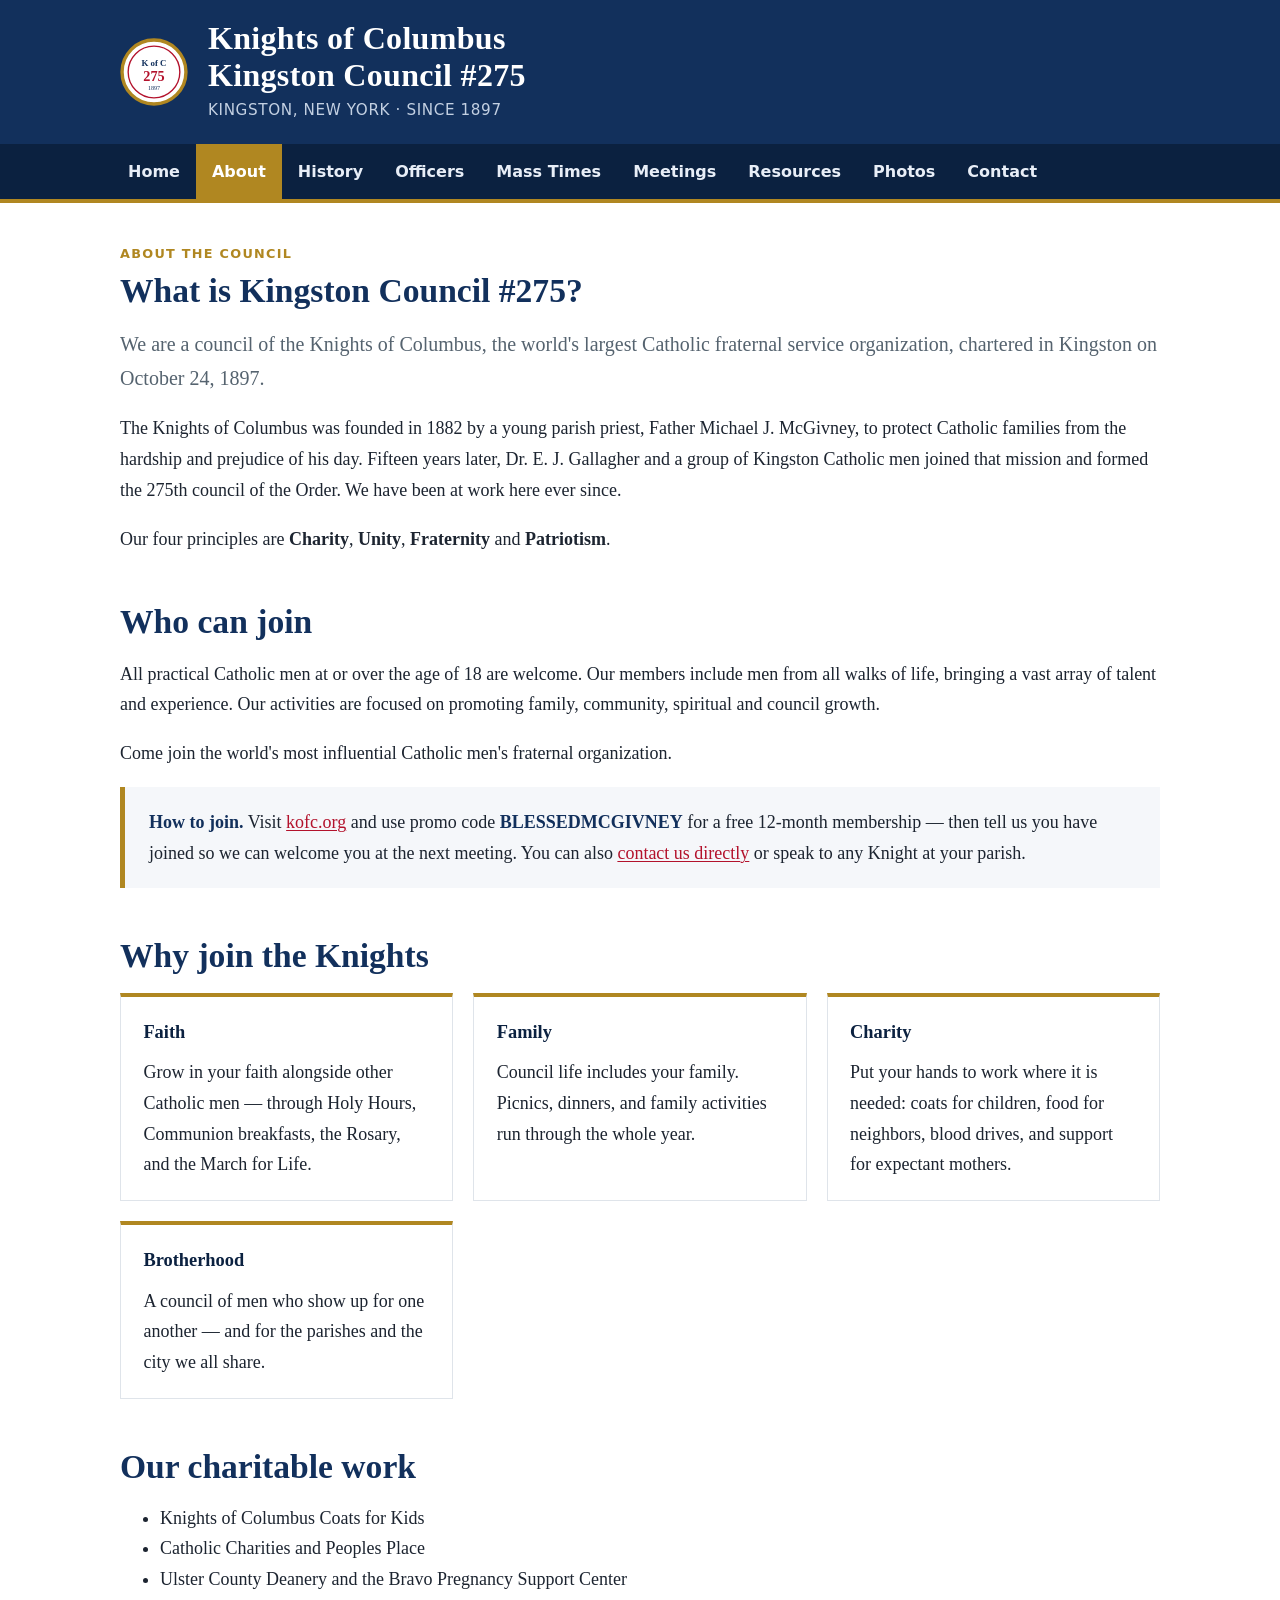
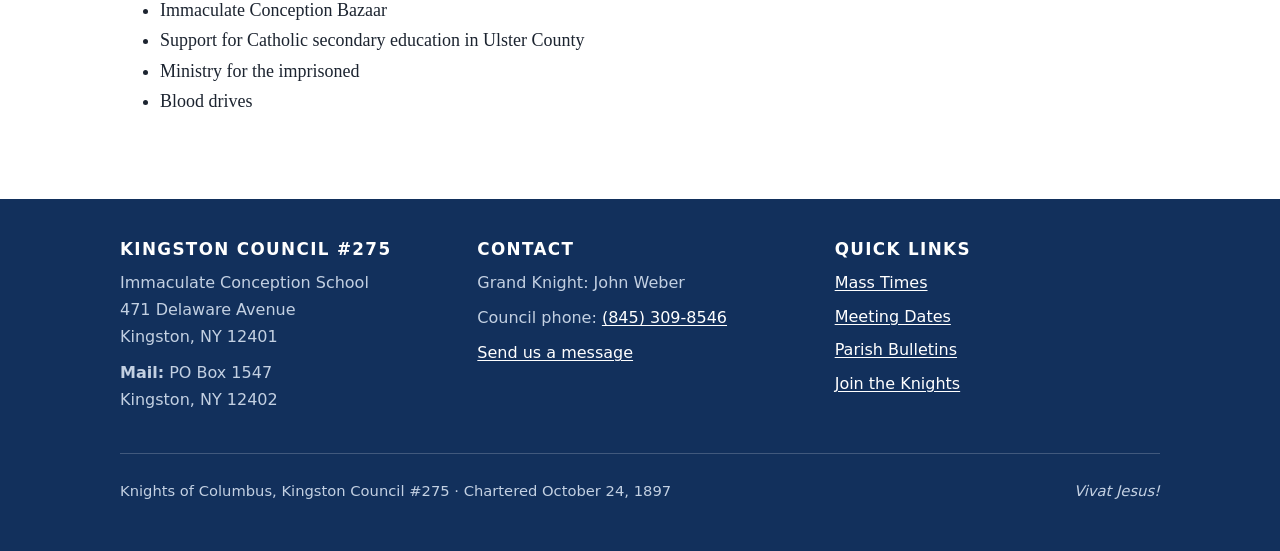
==== about.html @ 90aedad4 "Add files via upload" ====
<!DOCTYPE html>
<html lang="en">
<head>
  <meta charset="utf-8">
  <meta name="viewport" content="width=device-width, initial-scale=1">
  <title>About &middot; Knights of Columbus Kingston Council #275</title>
  <meta name="description" content="About Knights of Columbus Kingston Council #275 -- who we are, who can join, and the charitable work we support in Ulster County, New York.">
  <link rel="stylesheet" href="styles.css">
</head>
<body>
  <a class="skip" href="#main">Skip to content</a>

  <header class="masthead">
    <div class="wrap">
      <svg class="crest" viewBox="0 0 100 100" role="img" aria-label="Kingston Council 275 emblem">
  <circle cx="50" cy="50" r="47" fill="#fff"/>
  <circle cx="50" cy="50" r="47" fill="none" stroke="#b08721" stroke-width="5"/>
  <circle cx="50" cy="50" r="38" fill="none" stroke="#b3122c" stroke-width="2"/>
  <text x="50" y="41" text-anchor="middle" font-family="Georgia, serif" font-size="13"
        font-weight="bold" fill="#12305c">K of C</text>
  <text x="50" y="63" text-anchor="middle" font-family="Georgia, serif" font-size="21"
        font-weight="bold" fill="#b3122c">275</text>
  <text x="50" y="77" text-anchor="middle" font-family="Georgia, serif" font-size="9"
        fill="#12305c">1897</text>
</svg>
      <div>
        <h1>Knights of Columbus<br>Kingston Council #275</h1>
        <p class="tagline">Kingston, New York &middot; Since 1897</p>
      </div>
    </div>
  </header>

  <nav class="main" aria-label="Main">
    <ul>
      <li><a href="index.html">Home</a></li>
      <li><a href="about.html" aria-current="page">About</a></li>
      <li><a href="history.html">History</a></li>
      <li><a href="officers.html">Officers</a></li>
      <li><a href="mass-times.html">Mass Times</a></li>
      <li><a href="meetings.html">Meetings</a></li>
      <li><a href="resources.html">Resources</a></li>
      <li><a href="photos.html">Photos</a></li>
      <li><a href="contact.html">Contact</a></li>
    </ul>
  </nav>

  <main id="main">
    <div class="wrap">
      <section>
        <p class="eyebrow">About the Council</p>
        <h2>What is Kingston Council #275?</h2>
        <p class="lede">We are a council of the Knights of Columbus, the world's largest Catholic
        fraternal service organization, chartered in Kingston on October 24, 1897.</p>
        <p>The Knights of Columbus was founded in 1882 by a young parish priest, Father Michael J.
        McGivney, to protect Catholic families from the hardship and prejudice of his day. Fifteen
        years later, Dr. E. J. Gallagher and a group of Kingston Catholic men joined that mission and
        formed the 275th council of the Order. We have been at work here ever since.</p>
        <p>Our four principles are <strong>Charity</strong>, <strong>Unity</strong>,
        <strong>Fraternity</strong> and <strong>Patriotism</strong>.</p>
      </section>

      <section>
        <h2>Who can join</h2>
        <p>All practical Catholic men at or over the age of 18 are welcome. Our members include men
        from all walks of life, bringing a vast array of talent and experience. Our activities are
        focused on promoting family, community, spiritual and council growth.</p>
        <p>Come join the world's most influential Catholic men's fraternal organization.</p>
        <div class="callout">
          <p><strong>How to join.</strong> Visit
          <a href="https://www.kofc.org/en/index.html">kofc.org</a> and use promo code
          <strong>BLESSEDMCGIVNEY</strong> for a free 12-month membership &mdash; then tell us you
          have joined so we can welcome you at the next meeting. You can also
          <a href="contact.html">contact us directly</a> or speak to any Knight at your parish.</p>
        </div>
      </section>

      <section>
        <h2>Why join the Knights</h2>
        <div class="cards">
          <div class="card">
            <h3>Faith</h3>
            <p>Grow in your faith alongside other Catholic men &mdash; through Holy Hours, Communion
            breakfasts, the Rosary, and the March for Life.</p>
          </div>
          <div class="card">
            <h3>Family</h3>
            <p>Council life includes your family. Picnics, dinners, and family activities run through
            the whole year.</p>
          </div>
          <div class="card">
            <h3>Charity</h3>
            <p>Put your hands to work where it is needed: coats for children, food for neighbors,
            blood drives, and support for expectant mothers.</p>
          </div>
          <div class="card">
            <h3>Brotherhood</h3>
            <p>A council of men who show up for one another &mdash; and for the parishes and the city
            we all share.</p>
          </div>
        </div>
      </section>

      <section>
        <h2>Our charitable work</h2>
        <ul>
          <li>Knights of Columbus Coats for Kids</li>
          <li>Catholic Charities and Peoples Place</li>
          <li>Ulster County Deanery and the Bravo Pregnancy Support Center</li>
          <li>Immaculate Conception Bazaar</li>
          <li>Support for Catholic secondary education in Ulster County</li>
          <li>Ministry for the imprisoned</li>
          <li>Blood drives</li>
        </ul>
      </section>
    </div>

  </main>

  <footer class="site">
  <div class="wrap">
    <div class="cols">
      <div>
        <h2>Kingston Council #275</h2>
        <p>Immaculate Conception School<br>471 Delaware Avenue<br>Kingston, NY 12401</p>
        <p><strong>Mail:</strong> PO Box 1547<br>Kingston, NY 12402</p>
      </div>
      <div>
        <h2>Contact</h2>
        <p>Grand Knight: John Weber</p>
        <p>Council phone: <a href="tel:+18453098546">(845) 309-8546</a></p>
        <p><a href="contact.html">Send us a message</a></p>
      </div>
      <div>
        <h2>Quick Links</h2>
        <ul>
          <li><a href="mass-times.html">Mass Times</a></li>
          <li><a href="meetings.html">Meeting Dates</a></li>
          <li><a href="resources.html">Parish Bulletins</a></li>
          <li><a href="about.html">Join the Knights</a></li>
        </ul>
      </div>
    </div>
    <div class="vivat">
      <span>Knights of Columbus, Kingston Council #275 &middot; Chartered October 24, 1897</span>
      <span><em>Vivat Jesus!</em></span>
    </div>
  </div>
</footer>
</body>
</html>
---- styles.css ----
/* ==========================================================================
   Knights of Columbus, Kingston Council #275
   Stylesheet. You should not need to touch this file to edit page text.
   Colors are defined once below -- change them here to change the whole site.
   ========================================================================== */

:root {
  --navy:   #12305c;
  --navy-d: #0b2140;
  --red:    #b3122c;
  --gold:   #b08721;
  --ink:    #1c2430;
  --muted:  #55636f;
  --line:   #dfe4ea;
  --bg:     #ffffff;
  --bg-alt: #f5f7fa;
  --wrap:   68rem;
}

*, *::before, *::after { box-sizing: border-box; }

html { -webkit-text-size-adjust: 100%; }

body {
  margin: 0;
  /* Generous base size -- much of the readership is older. */
  font: 1.125rem/1.7 "Iowan Old Style", "Palatino Linotype", Palatino, Georgia, "Times New Roman", serif;
  color: var(--ink);
  background: var(--bg);
}

/* ---------- Layout ---------- */

.wrap { max-width: var(--wrap); margin: 0 auto; padding: 0 1.5rem; }

main { padding: 2.5rem 0 4rem; }

section + section { margin-top: 3rem; }

/* ---------- Skip link ---------- */

.skip {
  position: absolute; left: -9999px;
  background: var(--gold); color: #fff; padding: .75rem 1.25rem; z-index: 100;
}
.skip:focus { left: 1rem; top: 1rem; }

/* ---------- Header ---------- */

.masthead { background: var(--navy); color: #fff; }

.masthead .wrap {
  display: flex; align-items: center; gap: 1.25rem;
  padding-top: 1.25rem; padding-bottom: 1.25rem;
}

.crest { flex: 0 0 auto; width: 68px; height: 68px; }

.masthead h1 {
  margin: 0;
  font-size: clamp(1.35rem, 3.2vw, 2rem);
  line-height: 1.15;
  letter-spacing: .01em;
}

.masthead .tagline {
  margin: .3rem 0 0;
  font-size: .95rem;
  color: #c3d0e2;
  font-family: system-ui, -apple-system, "Segoe UI", Roboto, sans-serif;
  letter-spacing: .04em;
  text-transform: uppercase;
}

/* ---------- Navigation ---------- */

nav.main { background: var(--navy-d); border-bottom: 4px solid var(--gold); }

nav.main ul {
  max-width: var(--wrap); margin: 0 auto; padding: 0 1rem;
  list-style: none; display: flex; flex-wrap: wrap;
}

nav.main a {
  display: block;
  padding: .85rem 1rem;
  color: #e8eef7;
  text-decoration: none;
  font-family: system-ui, -apple-system, "Segoe UI", Roboto, sans-serif;
  font-size: 1rem;
  font-weight: 600;
}

nav.main a:hover, nav.main a:focus { background: rgba(255,255,255,.12); color: #fff; }

nav.main a[aria-current="page"] {
  background: var(--gold); color: #fff;
}

/* ---------- Headings & text ---------- */

h2 {
  font-size: clamp(1.5rem, 3vw, 2.1rem);
  line-height: 1.2;
  margin: 0 0 1rem;
  color: var(--navy);
}

h3 {
  font-size: 1.3rem;
  margin: 2rem 0 .6rem;
  color: var(--navy-d);
}

h2 + p, h3 + p { margin-top: 0; }

p, ul, ol, table { margin: 0 0 1.15rem; }

a { color: var(--red); text-decoration-thickness: 1px; text-underline-offset: 2px; }
a:hover { color: var(--navy); }

.lede { font-size: 1.25rem; color: var(--muted); }

.eyebrow {
  font-family: system-ui, -apple-system, "Segoe UI", Roboto, sans-serif;
  text-transform: uppercase; letter-spacing: .1em;
  font-size: .8rem; font-weight: 700; color: var(--gold);
  margin: 0 0 .4rem;
}

/* ---------- Hero ---------- */

.hero {
  background: var(--bg-alt);
  border-bottom: 1px solid var(--line);
  padding: 3rem 0;
}
.hero h2 { margin-bottom: .75rem; }
.hero p { max-width: 46rem; }
.hero p:last-child { margin-bottom: 0; }

/* ---------- Buttons ---------- */

.btn {
  display: inline-block;
  background: var(--red); color: #fff;
  padding: .8rem 1.6rem;
  border-radius: 3px;
  text-decoration: none;
  font-family: system-ui, -apple-system, "Segoe UI", Roboto, sans-serif;
  font-weight: 700;
  font-size: 1.05rem;
}
.btn:hover, .btn:focus { background: var(--navy); color: #fff; }
.btn.secondary { background: transparent; color: var(--navy); border: 2px solid var(--navy); }
.btn.secondary:hover { background: var(--navy); color: #fff; }

.btn-row { display: flex; flex-wrap: wrap; gap: .85rem; margin: 1.5rem 0 0; }

/* ---------- Cards ---------- */

.cards {
  display: grid; gap: 1.25rem;
  grid-template-columns: repeat(auto-fit, minmax(17rem, 1fr));
  margin-bottom: 1.5rem;
}

.card {
  border: 1px solid var(--line);
  border-top: 4px solid var(--gold);
  padding: 1.25rem 1.4rem;
  background: #fff;
}
.card h3 { margin-top: 0; font-size: 1.15rem; }
.card p:last-child, .card ul:last-child { margin-bottom: 0; }

.card .meta {
  font-family: system-ui, -apple-system, "Segoe UI", Roboto, sans-serif;
  font-size: .95rem; color: var(--muted);
}

/* ---------- Tables ---------- */

table { width: 100%; border-collapse: collapse; font-size: 1.02rem; }

th, td {
  text-align: left; padding: .7rem .8rem;
  border-bottom: 1px solid var(--line);
  vertical-align: top;
}

thead th {
  background: var(--navy); color: #fff;
  font-family: system-ui, -apple-system, "Segoe UI", Roboto, sans-serif;
  font-size: .9rem; text-transform: uppercase; letter-spacing: .06em;
}

tbody tr:nth-child(even) { background: var(--bg-alt); }

.table-scroll { overflow-x: auto; margin-bottom: 1.15rem; }

/* ---------- Callout ---------- */

.callout {
  background: var(--bg-alt);
  border-left: 5px solid var(--gold);
  padding: 1.25rem 1.5rem;
  margin: 0 0 1.5rem;
}
.callout p:last-child { margin-bottom: 0; }
.callout strong { color: var(--navy); }

.note {
  background: #fff8e5;
  border: 1px dashed var(--gold);
  padding: 1rem 1.25rem;
  font-family: system-ui, -apple-system, "Segoe UI", Roboto, sans-serif;
  font-size: .98rem;
}

/* ---------- Quote ---------- */

blockquote {
  margin: 0 0 1.5rem;
  padding: .25rem 0 .25rem 1.5rem;
  border-left: 4px solid var(--line);
  font-style: italic;
  color: var(--muted);
}
blockquote cite { display: block; font-style: normal; font-size: .95rem; margin-top: .6rem; }

/* ---------- Photo grid ---------- */

.photos { display: grid; gap: 1.5rem; grid-template-columns: repeat(auto-fit, minmax(15rem, 1fr)); }
.photos figure { margin: 0; }
.photos img { width: 100%; height: auto; display: block; border: 1px solid var(--line); }
.photos figcaption { font-size: .98rem; color: var(--muted); margin-top: .5rem;
  font-family: system-ui, -apple-system, "Segoe UI", Roboto, sans-serif; }

.placeholder {
  display: flex; align-items: center; justify-content: center;
  aspect-ratio: 4 / 3; background: var(--bg-alt);
  border: 1px dashed var(--line); color: var(--muted);
  font-family: system-ui, -apple-system, "Segoe UI", Roboto, sans-serif;
  font-size: .95rem; text-align: center; padding: 1rem;
}

/* ---------- Definition-style contact list ---------- */

.contact-list { list-style: none; padding: 0; }
.contact-list li { padding: .6rem 0; border-bottom: 1px solid var(--line); }
.contact-list .role { display: block; font-family: system-ui, -apple-system, "Segoe UI", Roboto, sans-serif;
  font-size: .85rem; text-transform: uppercase; letter-spacing: .06em; color: var(--gold); font-weight: 700; }

/* ---------- Footer ---------- */

footer.site {
  background: var(--navy); color: #c3d0e2;
  padding: 2.5rem 0 3rem;
  font-family: system-ui, -apple-system, "Segoe UI", Roboto, sans-serif;
  font-size: 1rem;
}
footer.site a { color: #fff; }
footer.site .cols { display: grid; gap: 2rem; grid-template-columns: repeat(auto-fit, minmax(15rem, 1fr)); }
footer.site h2 { color: #fff; font-size: 1.05rem; text-transform: uppercase; letter-spacing: .08em; margin-bottom: .6rem; }
footer.site p { margin: 0 0 .5rem; }
footer.site ul { list-style: none; padding: 0; margin: 0; }
footer.site li { margin-bottom: .4rem; }
footer.site .vivat {
  margin-top: 2rem; padding-top: 1.5rem; border-top: 1px solid rgba(255,255,255,.2);
  display: flex; flex-wrap: wrap; gap: .5rem 2rem; justify-content: space-between;
  font-size: .92rem;
}

/* ---------- Print ---------- */

@media print {
  nav.main, .skip, .btn-row { display: none; }
  body { font-size: 11pt; }
  .masthead, footer.site { background: #fff; color: #000; }
  footer.site a, footer.site h2 { color: #000; }
  a { color: #000; }
}
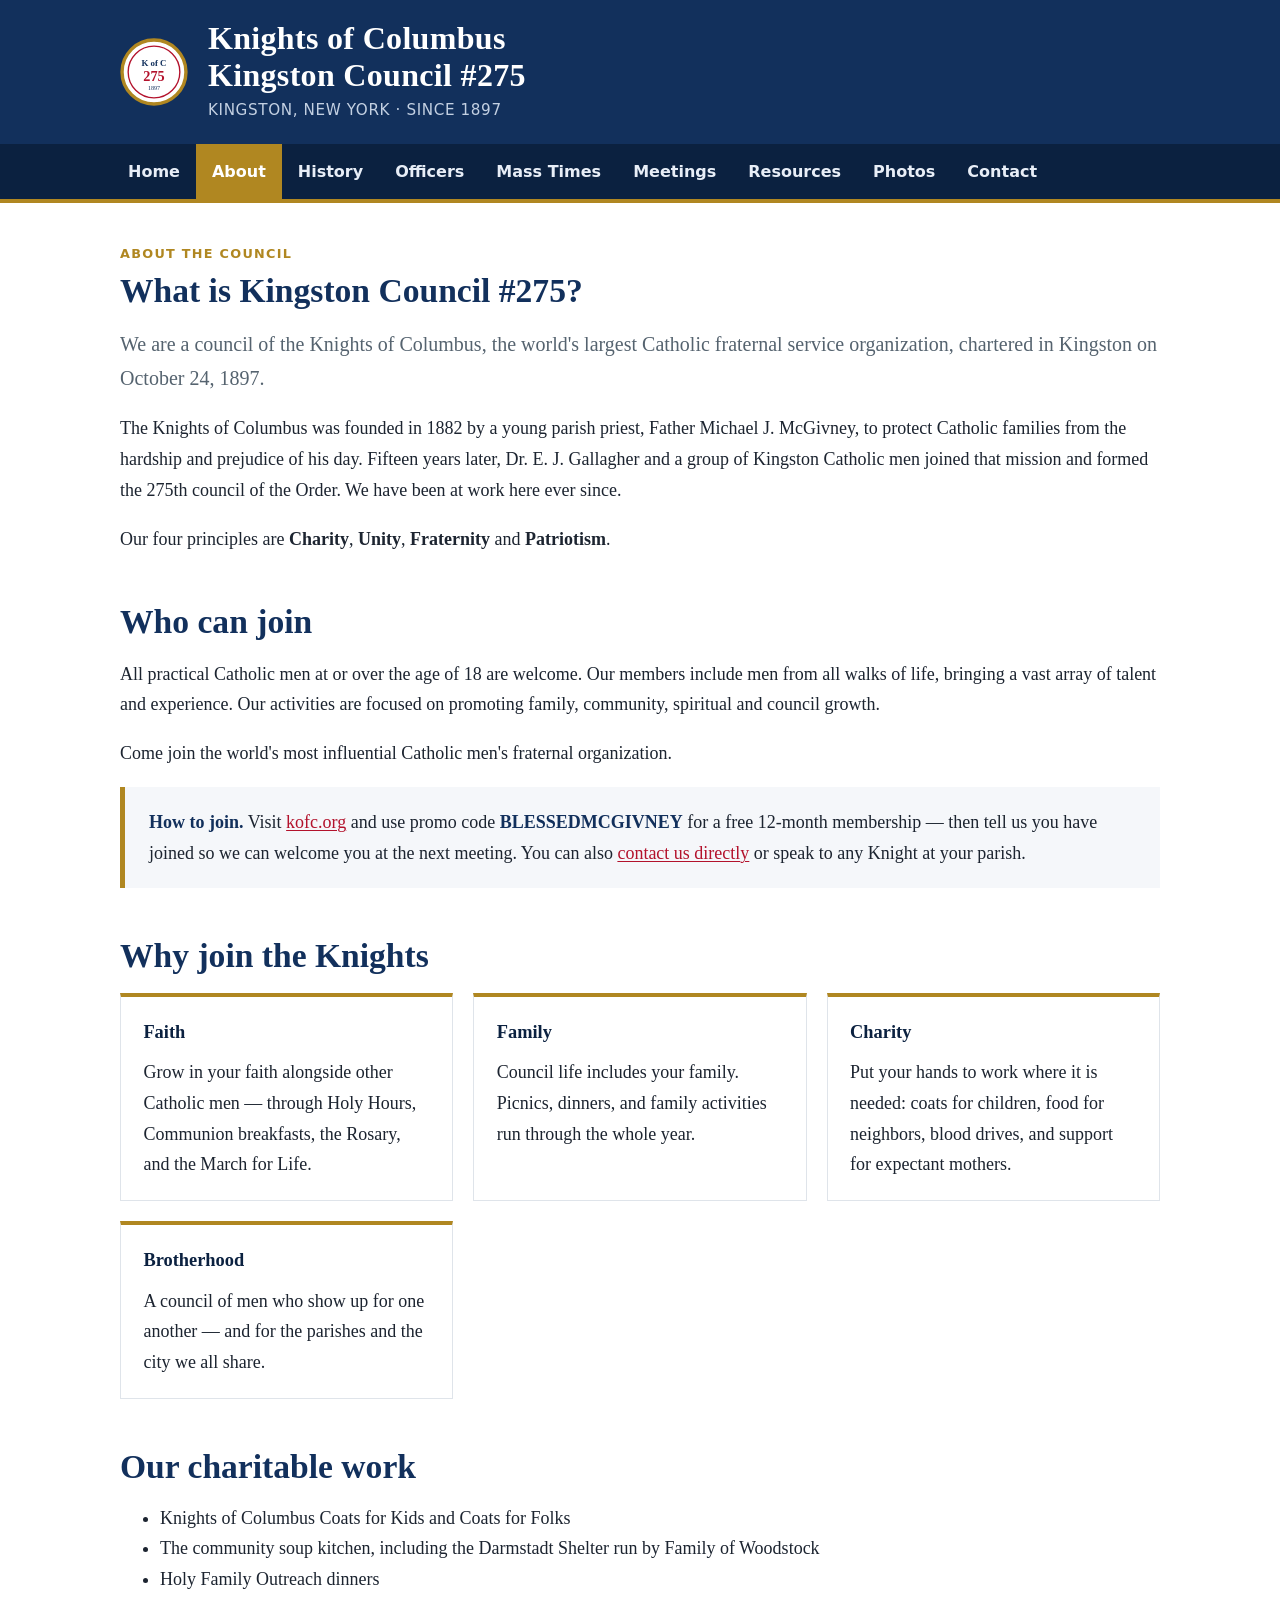
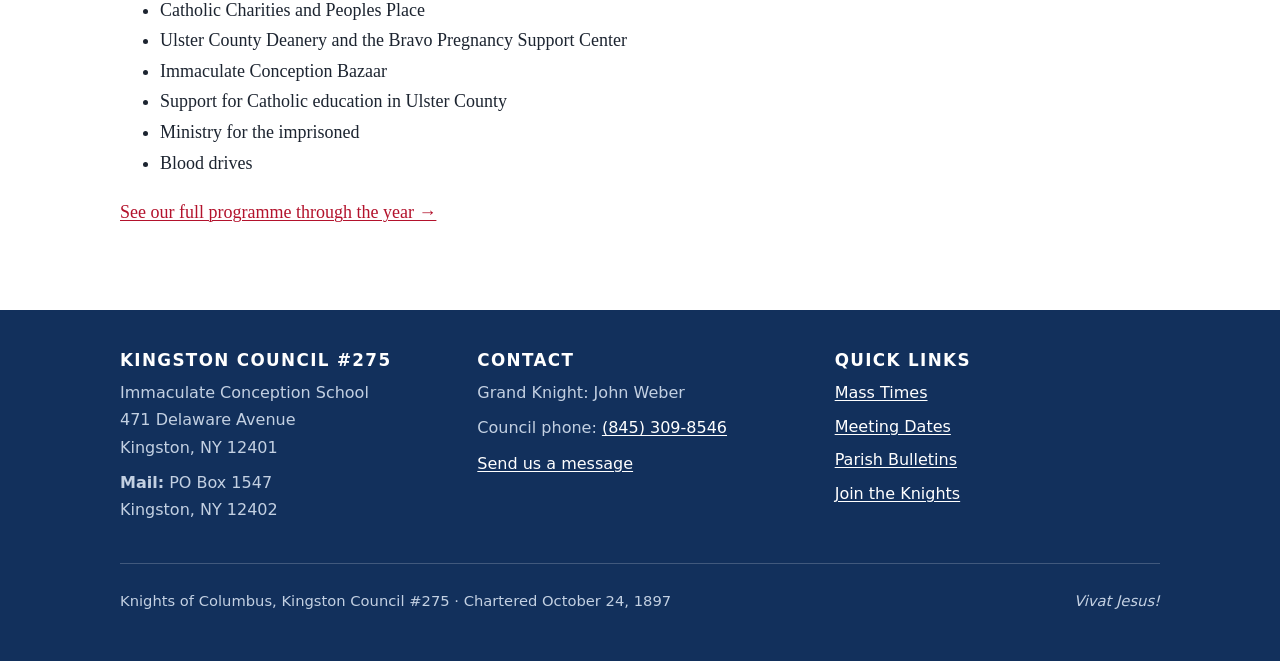
==== commit 019a8940: "Update officer roster, meeting dates, Mass times, and add gallery photos Refreshes officers.html, me" ====
--- a/about.html
+++ b/about.html
@@ -103,14 +103,17 @@
       <section>
         <h2>Our charitable work</h2>
         <ul>
-          <li>Knights of Columbus Coats for Kids</li>
+          <li>Knights of Columbus Coats for Kids and Coats for Folks</li>
+          <li>The community soup kitchen, including the Darmstadt Shelter run by Family of Woodstock</li>
+          <li>Holy Family Outreach dinners</li>
           <li>Catholic Charities and Peoples Place</li>
           <li>Ulster County Deanery and the Bravo Pregnancy Support Center</li>
           <li>Immaculate Conception Bazaar</li>
-          <li>Support for Catholic secondary education in Ulster County</li>
+          <li>Support for Catholic education in Ulster County</li>
           <li>Ministry for the imprisoned</li>
           <li>Blood drives</li>
         </ul>
+        <p><a href="meetings.html">See our full programme through the year &rarr;</a></p>
       </section>
     </div>
 
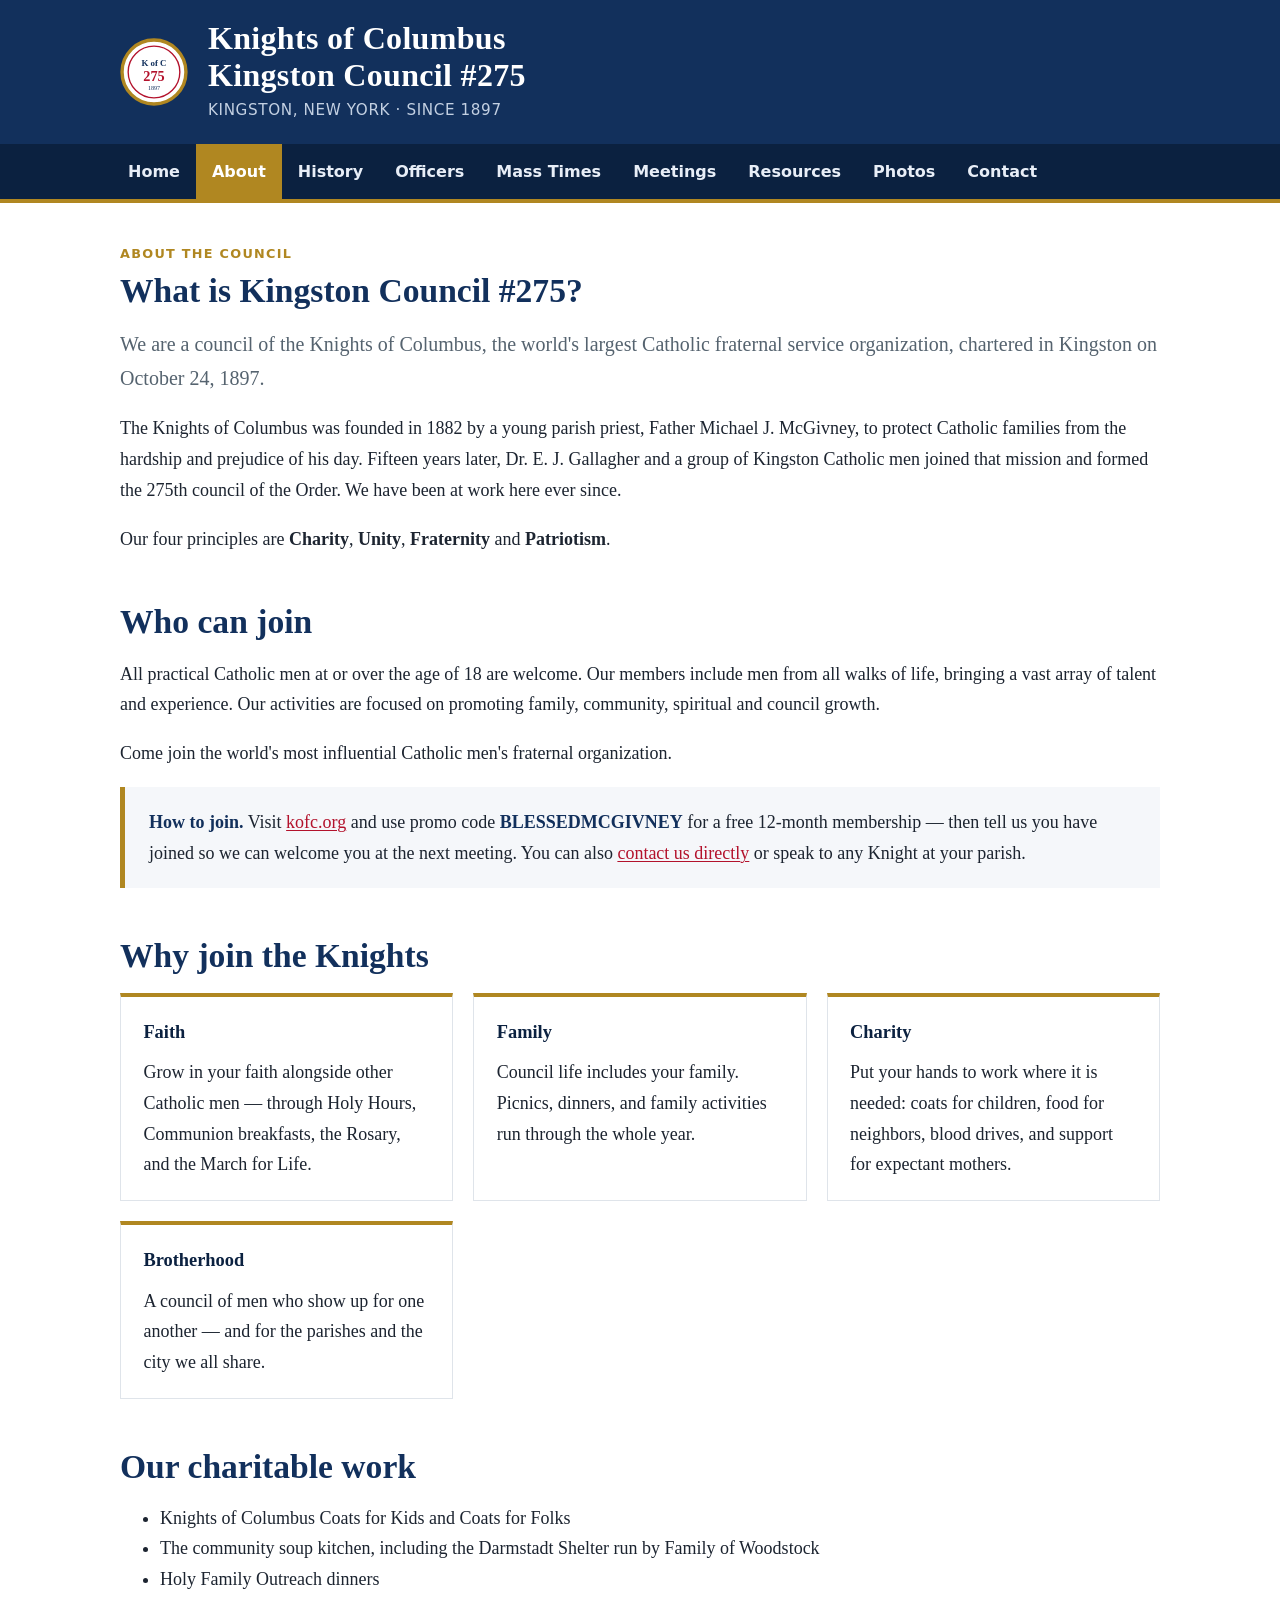
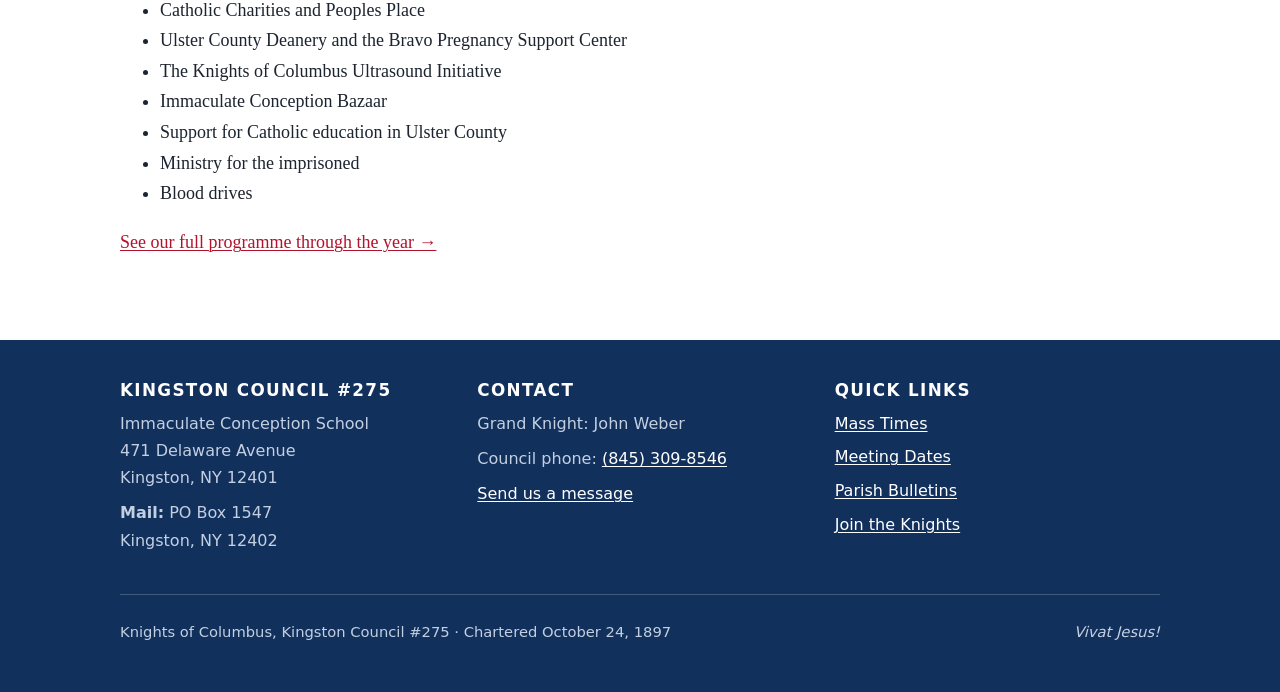
==== commit aecee00c: "Add blood drive notice, Fourth Degree photos, and updated events Adds the time-limited blood drive n" ====
--- a/about.html
+++ b/about.html
@@ -108,6 +108,7 @@
           <li>Holy Family Outreach dinners</li>
           <li>Catholic Charities and Peoples Place</li>
           <li>Ulster County Deanery and the Bravo Pregnancy Support Center</li>
+          <li>The Knights of Columbus Ultrasound Initiative</li>
           <li>Immaculate Conception Bazaar</li>
           <li>Support for Catholic education in Ulster County</li>
           <li>Ministry for the imprisoned</li>
--- a/styles.css
+++ b/styles.css
@@ -281,3 +281,14 @@
   footer.site a, footer.site h2 { color: #000; }
   a { color: #000; }
 }
+
+/* ---------- Time-limited notice + flyer ---------- */
+
+.callout.now { border-left-color: var(--red); background: #fff5f6; }
+
+.flyer { max-width: 30rem; margin: 1.5rem 0 0; }
+.flyer img { width: 100%; height: auto; display: block; border: 1px solid var(--line); }
+.flyer figcaption {
+  font-family: system-ui, -apple-system, "Segoe UI", Roboto, sans-serif;
+  font-size: .95rem; color: var(--muted); margin-top: .5rem;
+}
